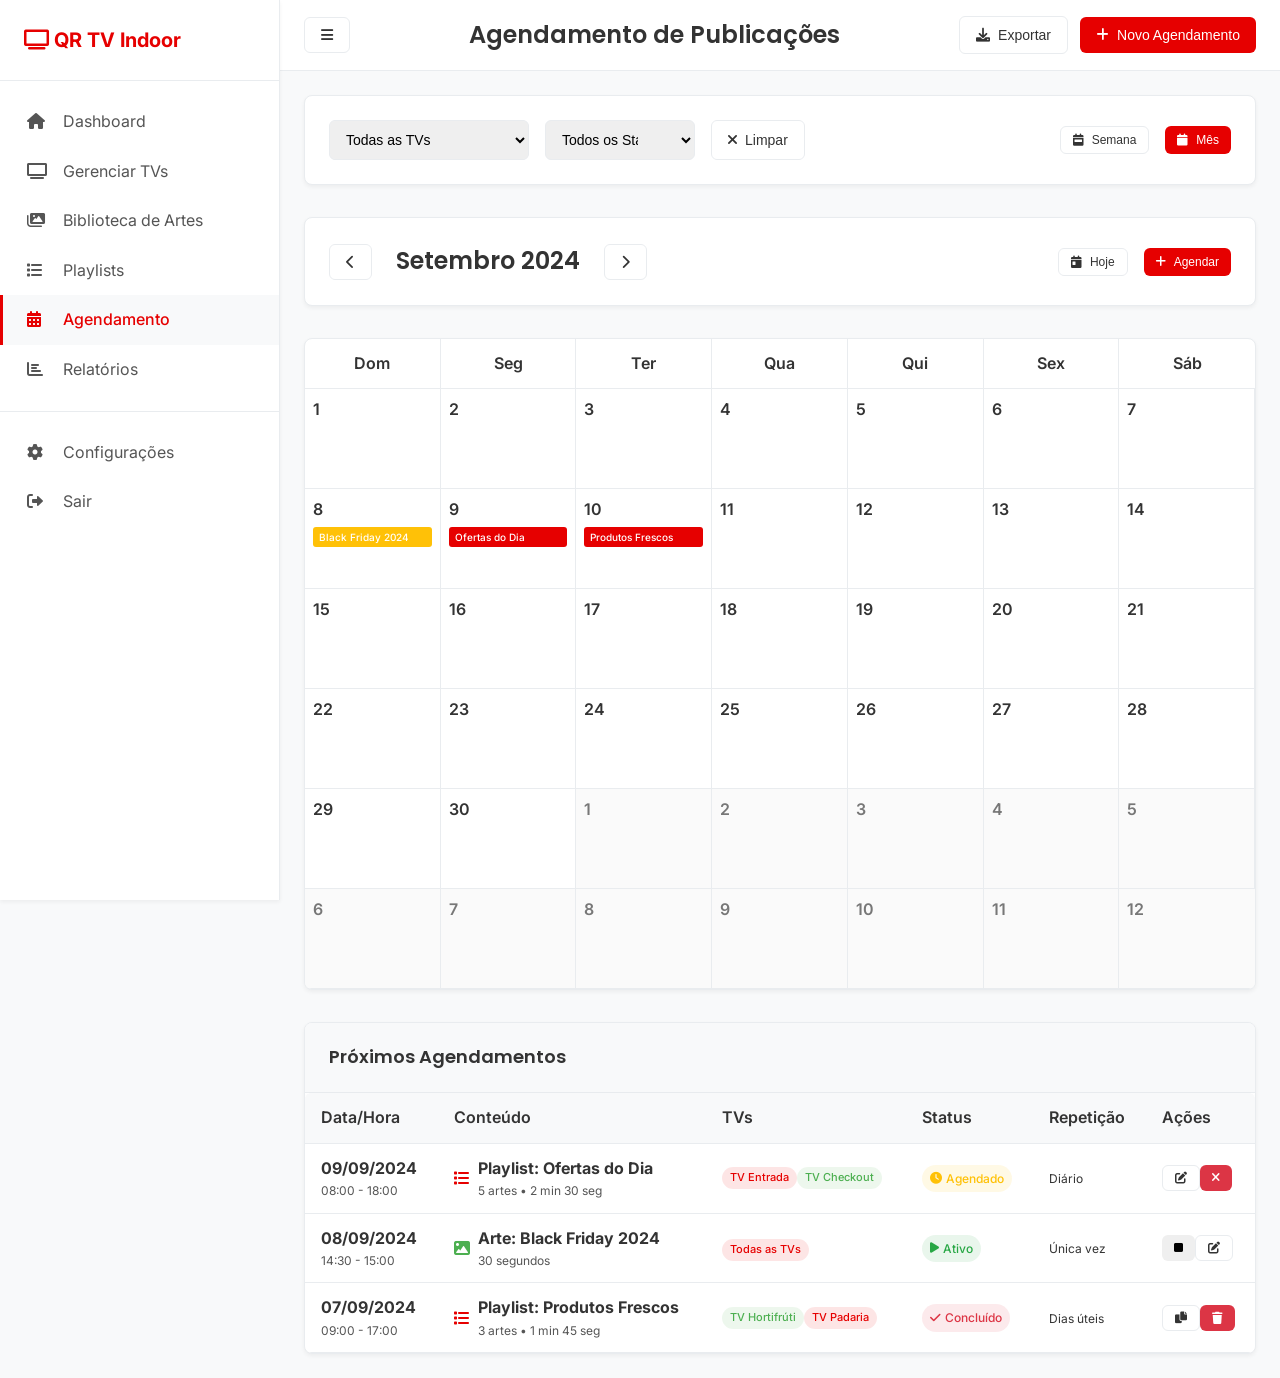
==== agendamento.html @ 01ef9a04 "Version 1: Save current changes" ====
<!DOCTYPE html>
<html lang="pt-BR">
<head>
    <meta charset="UTF-8">
    <meta name="viewport" content="width=device-width, initial-scale=1.0">
    <title>QR TV Indoor - Agendamento</title>
    <link rel="stylesheet" href="css/style.css">
    <link rel="stylesheet" href="css/modal.css">
    <link rel="stylesheet" href="https://cdnjs.cloudflare.com/ajax/libs/font-awesome/6.0.0/css/all.min.css">
    <link href="https://fonts.googleapis.com/css2?family=Inter:wght@300;400;500;600;700&family=Poppins:wght@300;400;500;600;700&display=swap" rel="stylesheet">
</head>
<body>
    <div class="main-layout">
        <!-- Sidebar -->
        <aside class="sidebar">
            <div class="sidebar-header">
                <div class="logo">
                    <i class="fas fa-tv"></i> QR TV Indoor
                </div>
            </div>
            <nav class="sidebar-nav">
                <a href="dashboard.html" class="nav-item">
                    <i class="fas fa-home"></i>
                    Dashboard
                </a>
                <a href="tvs.html" class="nav-item">
                    <i class="fas fa-tv"></i>
                    Gerenciar TVs
                </a>
                <a href="biblioteca.html" class="nav-item">
                    <i class="fas fa-images"></i>
                    Biblioteca de Artes
                </a>
                <a href="playlists-list.html" class="nav-item">
                    <i class="fas fa-list"></i>
                    Playlists
                </a>
                <a href="agendamento.html" class="nav-item active">
                    <i class="fas fa-calendar-alt"></i>
                    Agendamento
                </a>
                <a href="relatorios.html" class="nav-item">
                    <i class="fas fa-chart-bar"></i>
                    Relatórios
                </a>
                <hr style="margin: 16px 0; border: none; border-top: 1px solid var(--border-color);">
                <a href="#" class="nav-item">
                    <i class="fas fa-cog"></i>
                    Configurações
                </a>
                <a href="#" class="nav-item">
                    <i class="fas fa-sign-out-alt"></i>
                    Sair
                </a>
            </nav>
        </aside>

        <!-- Conteúdo Principal -->
        <main class="main-content">
            <!-- Header -->
            <header class="header">
                <h1>Agendamento de Publicações</h1>
                <div class="header-actions">
                    <button class="btn btn-secondary" onclick="exportSchedule()">
                        <i class="fas fa-download"></i>
                        Exportar
                    </button>
                    <button class="btn btn-primary" onclick="openScheduleModal()">
                        <i class="fas fa-plus"></i>
                        Novo Agendamento
                    </button>
                </div>
            </header>

            <!-- Filtros e Controles -->
            <div class="card mb-4">
                <div class="card-body">
                    <div class="d-flex justify-content-between align-items-center">
                        <div class="d-flex gap-2">
                            <select class="form-control form-select" id="tvFilter" style="width: 200px;">
                                <option value="">Todas as TVs</option>
                                <option value="tv001">TV Entrada Principal</option>
                                <option value="tv002">TV Hortifrúti</option>
                                <option value="tv003">TV Padaria</option>
                                <option value="tv004">TV Açougue</option>
                                <option value="tv005">TV Checkout</option>
                            </select>
                            <select class="form-control form-select" id="statusFilter" style="width: 150px;">
                                <option value="">Todos os Status</option>
                                <option value="agendado">Agendado</option>
                                <option value="ativo">Ativo</option>
                                <option value="concluido">Concluído</option>
                                <option value="cancelado">Cancelado</option>
                            </select>
                            <button class="btn btn-secondary" onclick="clearFilters()">
                                <i class="fas fa-times"></i>
                                Limpar
                            </button>
                        </div>
                        <div class="d-flex gap-2">
                            <button class="btn btn-secondary btn-sm" onclick="changeView('week')" id="weekViewBtn">
                                <i class="fas fa-calendar-week"></i>
                                Semana
                            </button>
                            <button class="btn btn-primary btn-sm" onclick="changeView('month')" id="monthViewBtn">
                                <i class="fas fa-calendar"></i>
                                Mês
                            </button>
                        </div>
                    </div>
                </div>
            </div>

            <!-- Navegação do Calendário -->
            <div class="card mb-4">
                <div class="card-body">
                    <div class="d-flex justify-content-between align-items-center">
                        <div class="d-flex gap-2 align-items-center">
                            <button class="btn btn-secondary" onclick="previousPeriod()">
                                <i class="fas fa-chevron-left"></i>
                            </button>
                            <h2 id="currentPeriod" style="margin: 0; min-width: 200px; text-align: center;">Setembro 2024</h2>
                            <button class="btn btn-secondary" onclick="nextPeriod()">
                                <i class="fas fa-chevron-right"></i>
                            </button>
                        </div>
                        <div class="d-flex gap-2">
                            <button class="btn btn-secondary btn-sm" onclick="goToToday()">
                                <i class="fas fa-calendar-day"></i>
                                Hoje
                            </button>
                            <button class="btn btn-primary btn-sm" onclick="openScheduleModal()">
                                <i class="fas fa-plus"></i>
                                Agendar
                            </button>
                        </div>
                    </div>
                </div>
            </div>

            <!-- Calendário -->
            <div class="card">
                <div class="card-body" style="padding: 0;">
                    <div id="calendar" class="calendar-container">
                        <!-- Cabeçalho dos dias da semana -->
                        <div class="calendar-header">
                            <div class="calendar-day-header">Dom</div>
                            <div class="calendar-day-header">Seg</div>
                            <div class="calendar-day-header">Ter</div>
                            <div class="calendar-day-header">Qua</div>
                            <div class="calendar-day-header">Qui</div>
                            <div class="calendar-day-header">Sex</div>
                            <div class="calendar-day-header">Sáb</div>
                        </div>
                        
                        <!-- Dias do calendário -->
                        <div class="calendar-grid" id="calendarGrid">
                            <!-- Os dias serão gerados dinamicamente -->
                        </div>
                    </div>
                </div>
            </div>

            <!-- Lista de Agendamentos -->
            <div class="card mt-4">
                <div class="card-header">
                    <h3 class="card-title">Próximos Agendamentos</h3>
                </div>
                <div class="card-body" style="padding: 0;">
                    <table class="table">
                        <thead>
                            <tr>
                                <th>Data/Hora</th>
                                <th>Conteúdo</th>
                                <th>TVs</th>
                                <th>Status</th>
                                <th>Repetição</th>
                                <th>Ações</th>
                            </tr>
                        </thead>
                        <tbody>
                            <tr>
                                <td>
                                    <div>
                                        <strong>09/09/2024</strong>
                                        <div class="text-small text-muted">08:00 - 18:00</div>
                                    </div>
                                </td>
                                <td>
                                    <div class="d-flex align-items-center">
                                        <i class="fas fa-list" style="color: var(--primary-color); margin-right: 8px;"></i>
                                        <div>
                                            <strong>Playlist: Ofertas do Dia</strong>
                                            <div class="text-small text-muted">5 artes • 2 min 30 seg</div>
                                        </div>
                                    </div>
                                </td>
                                <td>
                                    <div class="d-flex gap-1">
                                        <span class="badge badge-primary">TV Entrada</span>
                                        <span class="badge badge-success">TV Checkout</span>
                                    </div>
                                </td>
                                <td>
                                    <span class="status status-pending">
                                        <i class="fas fa-clock"></i>
                                        Agendado
                                    </span>
                                </td>
                                <td>
                                    <span class="text-small">Diário</span>
                                </td>
                                <td>
                                    <div class="d-flex gap-1">
                                        <button class="btn btn-secondary btn-sm" onclick="editSchedule('sch1')">
                                            <i class="fas fa-edit"></i>
                                        </button>
                                        <button class="btn btn-danger btn-sm" onclick="cancelSchedule('sch1')">
                                            <i class="fas fa-times"></i>
                                        </button>
                                    </div>
                                </td>
                            </tr>
                            <tr>
                                <td>
                                    <div>
                                        <strong>08/09/2024</strong>
                                        <div class="text-small text-muted">14:30 - 15:00</div>
                                    </div>
                                </td>
                                <td>
                                    <div class="d-flex align-items-center">
                                        <i class="fas fa-image" style="color: var(--accent-color); margin-right: 8px;"></i>
                                        <div>
                                            <strong>Arte: Black Friday 2024</strong>
                                            <div class="text-small text-muted">30 segundos</div>
                                        </div>
                                    </div>
                                </td>
                                <td>
                                    <span class="badge badge-primary">Todas as TVs</span>
                                </td>
                                <td>
                                    <span class="status status-online">
                                        <i class="fas fa-play"></i>
                                        Ativo
                                    </span>
                                </td>
                                <td>
                                    <span class="text-small">Única vez</span>
                                </td>
                                <td>
                                    <div class="d-flex gap-1">
                                        <button class="btn btn-warning btn-sm" onclick="stopSchedule('sch2')">
                                            <i class="fas fa-stop"></i>
                                        </button>
                                        <button class="btn btn-secondary btn-sm" onclick="editSchedule('sch2')">
                                            <i class="fas fa-edit"></i>
                                        </button>
                                    </div>
                                </td>
                            </tr>
                            <tr>
                                <td>
                                    <div>
                                        <strong>07/09/2024</strong>
                                        <div class="text-small text-muted">09:00 - 17:00</div>
                                    </div>
                                </td>
                                <td>
                                    <div class="d-flex align-items-center">
                                        <i class="fas fa-list" style="color: var(--primary-color); margin-right: 8px;"></i>
                                        <div>
                                            <strong>Playlist: Produtos Frescos</strong>
                                            <div class="text-small text-muted">3 artes • 1 min 45 seg</div>
                                        </div>
                                    </div>
                                </td>
                                <td>
                                    <div class="d-flex gap-1">
                                        <span class="badge badge-success">TV Hortifrúti</span>
                                        <span class="badge badge-primary">TV Padaria</span>
                                    </div>
                                </td>
                                <td>
                                    <span class="status status-offline">
                                        <i class="fas fa-check"></i>
                                        Concluído
                                    </span>
                                </td>
                                <td>
                                    <span class="text-small">Dias úteis</span>
                                </td>
                                <td>
                                    <div class="d-flex gap-1">
                                        <button class="btn btn-secondary btn-sm" onclick="duplicateSchedule('sch3')">
                                            <i class="fas fa-copy"></i>
                                        </button>
                                        <button class="btn btn-danger btn-sm" onclick="deleteSchedule('sch3')">
                                            <i class="fas fa-trash"></i>
                                        </button>
                                    </div>
                                </td>
                            </tr>
                        </tbody>
                    </table>
                </div>
            </div>
        </main>
    </div>

    <!-- Modal de Agendamento -->
    <div id="scheduleModal" class="modal" style="display: none;">
        <div class="modal-content" style="max-width: 700px;">
            <div class="modal-header">
                <h2 id="scheduleModalTitle">Novo Agendamento</h2>
                <button class="btn btn-secondary btn-sm" onclick="closeScheduleModal()">
                    <i class="fas fa-times"></i>
                </button>
            </div>
            <div class="modal-body">
                <form id="scheduleForm">
                    <!-- Tipo de Conteúdo -->
                    <div class="form-group">
                        <label class="form-label">Tipo de Conteúdo *</label>
                        <div class="d-flex gap-2">
                            <label class="radio-option">
                                <input type="radio" name="contentType" value="playlist" checked onchange="toggleContentType()">
                                <span>Playlist</span>
                            </label>
                            <label class="radio-option">
                                <input type="radio" name="contentType" value="art" onchange="toggleContentType()">
                                <span>Arte Individual</span>
                            </label>
                        </div>
                    </div>

                    <!-- Seleção de Conteúdo -->
                    <div class="grid grid-2 gap-2">
                        <div class="form-group" id="playlistSelection">
                            <label class="form-label">Playlist *</label>
                            <select class="form-control form-select" id="selectedPlaylist">
                                <option value="">Selecione uma playlist</option>
                                <option value="playlist1">Ofertas do Dia</option>
                                <option value="playlist2">Black Friday</option>
                                <option value="playlist3">Produtos Frescos</option>
                                <option value="playlist4">Institucional</option>
                            </select>
                        </div>
                        <div class="form-group" id="artSelection" style="display: none;">
                            <label class="form-label">Arte *</label>
                            <select class="form-control form-select" id="selectedArt">
                                <option value="">Selecione uma arte</option>
                                <option value="art1">Promoção Frutas Vermelhas</option>
                                <option value="art2">Black Friday 2024</option>
                                <option value="art3">Mensagem de Boas-vindas</option>
                                <option value="art4">Padaria - Pães Frescos</option>
                            </select>
                        </div>
                        <div class="form-group">
                            <label class="form-label">TVs de Destino *</label>
                            <select class="form-control form-select" id="targetTVs" multiple>
                                <option value="all">Todas as TVs</option>
                                <option value="tv001">TV Entrada Principal</option>
                                <option value="tv002">TV Hortifrúti</option>
                                <option value="tv003">TV Padaria</option>
                                <option value="tv004">TV Açougue</option>
                                <option value="tv005">TV Checkout</option>
                            </select>
                            <small class="text-muted">Segure Ctrl para selecionar múltiplas TVs</small>
                        </div>
                    </div>

                    <!-- Data e Hora -->
                    <div class="grid grid-2 gap-2">
                        <div class="form-group">
                            <label class="form-label">Data de Início *</label>
                            <input type="date" class="form-control" id="startDate" required>
                        </div>
                        <div class="form-group">
                            <label class="form-label">Data de Fim</label>
                            <input type="date" class="form-control" id="endDate">
                        </div>
                    </div>

                    <div class="grid grid-2 gap-2">
                        <div class="form-group">
                            <label class="form-label">Hora de Início *</label>
                            <input type="time" class="form-control" id="startTime" required>
                        </div>
                        <div class="form-group">
                            <label class="form-label">Hora de Fim</label>
                            <input type="time" class="form-control" id="endTime">
                        </div>
                    </div>

                    <!-- Repetição -->
                    <div class="form-group">
                        <label class="form-label">Repetição</label>
                        <select class="form-control form-select" id="repeatType" onchange="toggleRepeatOptions()">
                            <option value="none">Não repetir</option>
                            <option value="daily">Diariamente</option>
                            <option value="weekdays">Dias úteis</option>
                            <option value="weekly">Semanalmente</option>
                            <option value="monthly">Mensalmente</option>
                            <option value="custom">Personalizado</option>
                        </select>
                    </div>

                    <!-- Opções de Repetição Personalizada -->
                    <div id="customRepeatOptions" class="form-group" style="display: none;">
                        <label class="form-label">Dias da Semana</label>
                        <div class="d-flex gap-2">
                            <label class="checkbox-option">
                                <input type="checkbox" name="repeatDays" value="0">
                                <span>Dom</span>
                            </label>
                            <label class="checkbox-option">
                                <input type="checkbox" name="repeatDays" value="1">
                                <span>Seg</span>
                            </label>
                            <label class="checkbox-option">
                                <input type="checkbox" name="repeatDays" value="2">
                                <span>Ter</span>
                            </label>
                            <label class="checkbox-option">
                                <input type="checkbox" name="repeatDays" value="3">
                                <span>Qua</span>
                            </label>
                            <label class="checkbox-option">
                                <input type="checkbox" name="repeatDays" value="4">
                                <span>Qui</span>
                            </label>
                            <label class="checkbox-option">
                                <input type="checkbox" name="repeatDays" value="5">
                                <span>Sex</span>
                            </label>
                            <label class="checkbox-option">
                                <input type="checkbox" name="repeatDays" value="6">
                                <span>Sáb</span>
                            </label>
                        </div>
                    </div>

                    <!-- Configurações Avançadas -->
                    <div class="card">
                        <div class="card-header">
                            <h4 class="card-title">Configurações Avançadas</h4>
                        </div>
                        <div class="card-body">
                            <div class="grid grid-2 gap-2">
                                <div class="form-group">
                                    <label class="form-label">
                                        <input type="checkbox" id="autoStart">
                                        Iniciar automaticamente
                                    </label>
                                </div>
                                <div class="form-group">
                                    <label class="form-label">
                                        <input type="checkbox" id="sendNotification">
                                        Enviar notificação
                                    </label>
                                </div>
                            </div>
                            <div class="form-group">
                                <label class="form-label">Observações</label>
                                <textarea class="form-control" id="scheduleNotes" rows="3" placeholder="Observações sobre este agendamento..."></textarea>
                            </div>
                        </div>
                    </div>
                </form>
            </div>
            <div class="modal-footer">
                <button type="button" class="btn btn-secondary" onclick="closeScheduleModal()">Cancelar</button>
                <button type="button" class="btn btn-primary" onclick="previewSchedule()">
                    <i class="fas fa-eye"></i>
                    Visualizar
                </button>
                <button type="submit" class="btn btn-success" form="scheduleForm">
                    <i class="fas fa-save"></i>
                    Salvar Agendamento
                </button>
            </div>
        </div>
    </div>

    <style>
        /* Estilos específicos para agendamento */
        .calendar-container {
            width: 100%;
        }

        .calendar-header {
            display: grid;
            grid-template-columns: repeat(7, 1fr);
            background: var(--secondary-color);
            border-bottom: 1px solid var(--border-color);
        }

        .calendar-day-header {
            padding: 12px;
            text-align: center;
            font-weight: 600;
            color: var(--text-primary);
            border-right: 1px solid var(--border-color);
        }

        .calendar-day-header:last-child {
            border-right: none;
        }

        .calendar-grid {
            display: grid;
            grid-template-columns: repeat(7, 1fr);
            min-height: 400px;
        }

        .calendar-day {
            min-height: 100px;
            border-right: 1px solid var(--border-color);
            border-bottom: 1px solid var(--border-color);
            padding: 8px;
            position: relative;
            cursor: pointer;
            transition: background-color 0.2s;
        }

        .calendar-day:hover {
            background-color: var(--secondary-color);
        }

        .calendar-day:last-child {
            border-right: none;
        }

        .calendar-day.other-month {
            background-color: #fafafa;
            color: var(--text-light);
        }

        .calendar-day.today {
            background-color: rgba(99, 102, 241, 0.1);
            border: 2px solid var(--primary-color);
        }

        .calendar-day.selected {
            background-color: rgba(99, 102, 241, 0.2);
        }

        .day-number {
            font-weight: 600;
            margin-bottom: 4px;
        }

        .day-events {
            display: flex;
            flex-direction: column;
            gap: 2px;
        }

        .event-item {
            background: var(--primary-color);
            color: white;
            padding: 2px 6px;
            border-radius: 3px;
            font-size: 10px;
            font-weight: 500;
            cursor: pointer;
            overflow: hidden;
            text-overflow: ellipsis;
            white-space: nowrap;
        }

        .event-item.playlist {
            background: var(--primary-color);
        }

        .event-item.art {
            background: var(--accent-color);
        }

        .event-item.active {
            background: var(--warning-color);
        }

        .event-item.completed {
            background: var(--text-light);
        }

        /* Estilos para formulário */
        .radio-option,
        .checkbox-option {
            display: flex;
            align-items: center;
            gap: 6px;
            padding: 8px 12px;
            border: 1px solid var(--border-color);
            border-radius: var(--border-radius);
            cursor: pointer;
            transition: all 0.2s;
        }

        .radio-option:hover,
        .checkbox-option:hover {
            background-color: var(--secondary-color);
        }

        .radio-option input,
        .checkbox-option input {
            margin: 0;
        }

        @media (max-width: 768px) {
            .calendar-day {
                min-height: 80px;
                padding: 4px;
            }
            
            .day-events {
                gap: 1px;
            }
            
            .event-item {
                font-size: 9px;
                padding: 1px 4px;
            }
            
            .grid-2 {
                grid-template-columns: 1fr;
            }
        }
    </style>

    <script>
        // Variáveis globais
        let currentDate = new Date(2024, 8, 1); // Setembro 2024
        let currentView = 'month';
        let selectedDate = null;

        // Dados de exemplo para agendamentos
        const scheduleData = {
            '2024-09-08': [
                { id: 'sch2', type: 'art', name: 'Black Friday 2024', time: '14:30', status: 'active' }
            ],
            '2024-09-09': [
                { id: 'sch1', type: 'playlist', name: 'Ofertas do Dia', time: '08:00', status: 'scheduled' }
            ],
            '2024-09-10': [
                { id: 'sch4', type: 'playlist', name: 'Produtos Frescos', time: '09:00', status: 'scheduled' }
            ]
        };

        // Inicialização
        document.addEventListener('DOMContentLoaded', function() {
            generateCalendar();
            setDefaultDate();
            setupFilters();
        });

        // Configurar data padrão
        function setDefaultDate() {
            const today = new Date();
            const tomorrow = new Date(today);
            tomorrow.setDate(tomorrow.getDate() + 1);
            
            document.getElementById('startDate').value = tomorrow.toISOString().split('T')[0];
            document.getElementById('startTime').value = '08:00';
            document.getElementById('endTime').value = '18:00';
        }

        // Configurar filtros
        function setupFilters() {
            const filters = ['tvFilter', 'statusFilter'];
            filters.forEach(filterId => {
                const element = document.getElementById(filterId);
                element.addEventListener('change', applyFilters);
            });
        }

        // Gerar calendário
        function generateCalendar() {
            const year = currentDate.getFullYear();
            const month = currentDate.getMonth();
            
            // Atualizar título
            const monthNames = [
                'Janeiro', 'Fevereiro', 'Março', 'Abril', 'Maio', 'Junho',
                'Julho', 'Agosto', 'Setembro', 'Outubro', 'Novembro', 'Dezembro'
            ];
            document.getElementById('currentPeriod').textContent = `${monthNames[month]} ${year}`;

            // Gerar dias
            const firstDay = new Date(year, month, 1);
            const lastDay = new Date(year, month + 1, 0);
            const startDate = new Date(firstDay);
            startDate.setDate(startDate.getDate() - firstDay.getDay());

            const calendarGrid = document.getElementById('calendarGrid');
            calendarGrid.innerHTML = '';

            const today = new Date();
            
            for (let i = 0; i < 42; i++) {
                const currentDay = new Date(startDate);
                currentDay.setDate(startDate.getDate() + i);
                
                const dayElement = document.createElement('div');
                dayElement.className = 'calendar-day';
                
                if (currentDay.getMonth() !== month) {
                    dayElement.classList.add('other-month');
                }
                
                if (currentDay.toDateString() === today.toDateString()) {
                    dayElement.classList.add('today');
                }
                
                const dateString = currentDay.toISOString().split('T')[0];
                const events = scheduleData[dateString] || [];
                
                dayElement.innerHTML = `
                    <div class="day-number">${currentDay.getDate()}</div>
                    <div class="day-events">
                        ${events.map(event => `
                            <div class="event-item ${event.type} ${event.status}" 
                                 onclick="viewEventDetails('${event.id}')" 
                                 title="${event.name} - ${event.time}">
                                ${event.name}
                            </div>
                        `).join('')}
                    </div>
                `;
                
                dayElement.addEventListener('click', () => selectDate(currentDay));
                calendarGrid.appendChild(dayElement);
            }
        }

        // Selecionar data
        function selectDate(date) {
            selectedDate = date;
            
            // Remover seleção anterior
            document.querySelectorAll('.calendar-day.selected').forEach(day => {
                day.classList.remove('selected');
            });
            
            // Adicionar seleção atual
            event.currentTarget.classList.add('selected');
            
            // Abrir modal de agendamento
            openScheduleModal(date);
        }

        // Navegar períodos
        function previousPeriod() {
            currentDate.setMonth(currentDate.getMonth() - 1);
            generateCalendar();
        }

        function nextPeriod() {
            currentDate.setMonth(currentDate.getMonth() + 1);
            generateCalendar();
        }

        function goToToday() {
            currentDate = new Date();
            generateCalendar();
        }

        // Mudar visualização
        function changeView(view) {
            currentView = view;
            
            // Atualizar botões
            document.getElementById('weekViewBtn').className = view === 'week' ? 'btn btn-primary btn-sm' : 'btn btn-secondary btn-sm';
            document.getElementById('monthViewBtn').className = view === 'month' ? 'btn btn-primary btn-sm' : 'btn btn-secondary btn-sm';
            
            // Implementar lógica de visualização semanal se necessário
            if (view === 'week') {
                alert('Visualização semanal será implementada em breve!');
            }
        }

        // Aplicar filtros
        function applyFilters() {
            const tvFilter = document.getElementById('tvFilter').value;
            const statusFilter = document.getElementById('statusFilter').value;
            
            // Implementar lógica de filtros
            console.log('Aplicando filtros:', { tvFilter, statusFilter });
        }

        // Limpar filtros
        function clearFilters() {
            document.getElementById('tvFilter').value = '';
            document.getElementById('statusFilter').value = '';
            applyFilters();
        }

        // Modal de agendamento
        function openScheduleModal(date = null) {
            const modal = document.getElementById('scheduleModal');
            
            if (date) {
                document.getElementById('startDate').value = date.toISOString().split('T')[0];
            }
            
            modal.style.display = 'flex';
        }

        function closeScheduleModal() {
            document.getElementById('scheduleModal').style.display = 'none';
        }

        // Alternar tipo de conteúdo
        function toggleContentType() {
            const contentType = document.querySelector('input[name="contentType"]:checked').value;
            const playlistSelection = document.getElementById('playlistSelection');
            const artSelection = document.getElementById('artSelection');
            
            if (contentType === 'playlist') {
                playlistSelection.style.display = 'block';
                artSelection.style.display = 'none';
            } else {
                playlistSelection.style.display = 'none';
                artSelection.style.display = 'block';
            }
        }

        // Alternar opções de repetição
        function toggleRepeatOptions() {
            const repeatType = document.getElementById('repeatType').value;
            const customOptions = document.getElementById('customRepeatOptions');
            
            customOptions.style.display = repeatType === 'custom' ? 'block' : 'none';
        }

        // Visualizar agendamento
        function previewSchedule() {
            const formData = new FormData(document.getElementById('scheduleForm'));
            const scheduleData = Object.fromEntries(formData);
            
            console.log('Preview do agendamento:', scheduleData);
            alert('Preview do agendamento será exibido aqui!');
        }

        // Ações de agendamento
        function editSchedule(scheduleId) {
            console.log('Editando agendamento:', scheduleId);
            openScheduleModal();
        }

        function cancelSchedule(scheduleId) {
            if (confirm('Deseja cancelar este agendamento?')) {
                console.log('Cancelando agendamento:', scheduleId);
                alert('Agendamento cancelado!');
            }
        }

        function stopSchedule(scheduleId) {
            if (confirm('Deseja parar este agendamento ativo?')) {
                console.log('Parando agendamento:', scheduleId);
                alert('Agendamento parado!');
            }
        }

        function duplicateSchedule(scheduleId) {
            console.log('Duplicando agendamento:', scheduleId);
            openScheduleModal();
        }

        function deleteSchedule(scheduleId) {
            if (confirm('Deseja excluir este agendamento? Esta ação não pode ser desfeita.')) {
                console.log('Excluindo agendamento:', scheduleId);
                alert('Agendamento excluído!');
            }
        }

        function viewEventDetails(eventId) {
            console.log('Visualizando detalhes do evento:', eventId);
            alert('Detalhes do evento serão exibidos aqui!');
        }

        function exportSchedule() {
            alert('Exportando agendamentos...');
        }

        // Submissão do formulário
        document.getElementById('scheduleForm').addEventListener('submit', function(e) {
            e.preventDefault();
            
            const formData = new FormData(this);
            const scheduleData = Object.fromEntries(formData);
            
            console.log('Salvando agendamento:', scheduleData);
            alert('Agendamento salvo com sucesso!');
            closeScheduleModal();
            generateCalendar(); // Atualizar calendário
        });

        // Fechar modal ao clicar fora
        document.getElementById('scheduleModal').addEventListener('click', function(e) {
            if (e.target === this) {
                closeScheduleModal();
            }
        });
    </script>
    <script src="js/main.js"></script>
</body>
</html>
---- css/style.css ----
/* QR TV Indoor - Estilos Principais */
/* Baseado no design do QRMidia */

:root {
    /* Cores primárias */
    --primary-color: #e60000; /* QRMidia Primary */
    --primary-dark: #c50000; /* QRMidia Primary Dark */
    --primary-light: #ff3333; /* QRMidia Primary Light */

    /* Cores de fundo */
    --bg-light: #ffffff; /* QRMidia bg-light */
    --bg-light-alt: #f8f9fa; /* QRMidia bg-light-alt */
    --bg-card: #ffffff; /* QRMidia bg-card */

    /* Cores de texto */
    --text-primary: #333333; /* QRMidia text-dark */
    --text-secondary: #555555; /* QRMidia text-medium */
    --text-light: #777777; /* QRMidia text-light */

    /* Cores de destaque */
    --accent-color: #4CAF50; /* QRMidia accent-1 */

    /* Cores de estado */
    --success-color: #28a745; /* QRMidia success */
    --warning-color: #ffc107; /* QRMidia warning */
    --danger-color: #dc3545; /* QRMidia danger */
    --info-color: #17a2b8; /* QRMidia info */

    /* Cores de borda */
    --border-color: #e9ecef; /* QRMidia border-light */
    --border-medium: #dee2e6; /* QRMidia border-medium */

    /* Sombras */
    --shadow-sm: 0 2px 4px rgba(0, 0, 0, 0.05);
    --shadow-md: 0 4px 6px rgba(0, 0, 0, 0.07);
    --shadow-lg: 0 10px 15px rgba(0, 0, 0, 0.1);

    /* Outros */
    --white: #ffffff;
    --border-radius: 0.375rem; /* Ajustado para QRMidia */
    --border-radius-lg: 0.5rem; /* Ajustado para QRMidia */
}

* {
    margin: 0;
    padding: 0;
    box-sizing: border-box;
}

body {
    font-family: 'Inter', sans-serif; /* Mantido Inter, mas Poppins para títulos */
    background-color: var(--bg-light-alt);
    color: var(--text-primary);
    line-height: 1.6;
}

h1, h2, h3, h4, h5, h6 {
    font-family: 'Poppins', sans-serif;
    font-weight: 600;
    color: var(--text-primary);
}

/* Layout Principal */
.main-layout {
    display: flex;
    min-height: 100vh;
}

.sidebar {
    width: 280px;
    background: var(--bg-light);
    border-right: 1px solid var(--border-color);
    box-shadow: var(--shadow-sm);
    position: fixed;
    height: 100vh;
    overflow-y: auto;
}

.main-content {
    flex: 1;
    margin-left: 280px;
    padding: 24px;
}

/* Header */
.header {
    background: var(--bg-light);
    padding: 16px 24px;
    border-bottom: 1px solid var(--border-color);
    display: flex;
    justify-content: space-between;
    align-items: center;
    margin: -24px -24px 24px -24px;
}

.header h1 {
    font-size: 24px;
    font-weight: 600;
    color: var(--text-primary);
}

.header-actions {
    display: flex;
    gap: 12px;
    align-items: center;
}

/* Sidebar */
.sidebar-header {
    padding: 24px;
    border-bottom: 1px solid var(--border-color);
}

.logo {
    font-size: 20px;
    font-weight: 700;
    color: var(--primary-color);
}

.sidebar-nav {
    padding: 16px 0;
}

.nav-item {
    display: block;
    padding: 12px 24px;
    color: var(--text-secondary);
    text-decoration: none;
    transition: all 0.2s;
    border-left: 3px solid transparent;
}

.nav-item:hover {
    background-color: var(--bg-light-alt);
    color: var(--primary-color);
}

.nav-item.active {
    background-color: var(--bg-light-alt);
    color: var(--primary-color);
    border-left-color: var(--primary-color);
    font-weight: 500;
}

.nav-item i {
    margin-right: 12px;
    width: 20px;
}

/* Botões */
.btn {
    display: inline-flex;
    align-items: center;
    justify-content: center;
    padding: 10px 16px;
    border: none;
    border-radius: var(--border-radius);
    font-size: 14px;
    font-weight: 500;
    text-decoration: none;
    cursor: pointer;
    transition: all 0.2s;
    gap: 8px;
}

.btn-primary {
    background-color: var(--primary-color);
    color: var(--white);
}

.btn-primary:hover {
    background-color: var(--primary-dark);
}

.btn-secondary {
    background-color: var(--white);
    color: var(--text-primary);
    border: 1px solid var(--border-color);
}

.btn-secondary:hover {
    background-color: var(--bg-light-alt);
}

.btn-success {
    background-color: var(--success-color);
    color: var(--white);
}

.btn-danger {
    background-color: var(--danger-color);
    color: var(--white);
}

.btn-sm {
    padding: 6px 12px;
    font-size: 12px;
}

.btn-lg {
    padding: 14px 20px;
    font-size: 16px;
}

/* Cards */
.card {
    background: var(--bg-card);
    border-radius: var(--border-radius-lg);
    box-shadow: var(--shadow-sm);
    border: 1px solid var(--border-color);
    overflow: hidden;
}

.card-header {
    padding: 20px 24px;
    border-bottom: 1px solid var(--border-color);
    background-color: var(--bg-light-alt);
}

.card-title {
    font-size: 18px;
    font-weight: 600;
    color: var(--text-primary);
}

.card-body {
    padding: 24px;
}

.card-footer {
    padding: 16px 24px;
    border-top: 1px solid var(--border-color);
    background-color: var(--bg-light-alt);
}

/* Grid */
.grid {
    display: grid;
    gap: 24px;
}

.grid-2 {
    grid-template-columns: repeat(2, 1fr);
}

.grid-3 {
    grid-template-columns: repeat(3, 1fr);
}

.grid-4 {
    grid-template-columns: repeat(4, 1fr);
}

/* Formulários */
.form-group {
    margin-bottom: 20px;
}

.form-label {
    display: block;
    margin-bottom: 6px;
    font-weight: 500;
    color: var(--text-primary);
}

.form-control {
    width: 100%;
    padding: 10px 12px;
    border: 1px solid var(--border-color);
    border-radius: var(--border-radius);
    font-size: 14px;
    transition: border-color 0.2s;
}

.form-control:focus {
    outline: none;
    border-color: var(--primary-color);
    box-shadow: 0 0 0 3px rgba(230, 0, 0, 0.15); /* Ajustado para QRMidia Primary */
}

.form-select {
    background-image: url("data:image/svg+xml,%3csvg xmlns=\'http://www.w3.org/2000/svg\' fill=\'none\' viewBox=\'0 0 20 20\'%3e%3cpath stroke=\'%236b7280\' stroke-linecap=\'round\' stroke-linejoin=\'round\' stroke-width=\'1.5\' d=\'m6 8 4 4 4-4\'%3e%3c/svg%3e");
    background-position: right 8px center;
    background-repeat: no-repeat;
    background-size: 16px 12px;
    padding-right: 40px;
}

/* Tabelas */
.table {
    width: 100%;
    border-collapse: collapse;
    background: var(--bg-light);
    border-radius: var(--border-radius);
    overflow: hidden;
    box-shadow: var(--shadow-sm);
}

.table th,
.table td {
    padding: 12px 16px;
    text-align: left;
    border-bottom: 1px solid var(--border-color);
}

.table th {
    background-color: var(--bg-light-alt);
    font-weight: 600;
    color: var(--text-primary);
}

.table tbody tr:hover {
    background-color: var(--bg-light-alt);
}

/* Status */
.status {
    display: inline-flex;
    align-items: center;
    padding: 4px 8px;
    border-radius: 20px;
    font-size: 12px;
    font-weight: 500;
    gap: 4px;
}

.status-online {
    background-color: rgba(40, 167, 69, 0.1); /* QRMidia success */
    color: var(--success-color);
}

.status-offline {
    background-color: rgba(220, 53, 69, 0.1); /* QRMidia danger */
    color: var(--danger-color);
}

.status-pending {
    background-color: rgba(255, 193, 7, 0.1); /* QRMidia warning */
    color: var(--warning-color);
}

/* Badges */
.badge {
    display: inline-flex;
    align-items: center;
    padding: 2px 8px;
    border-radius: 12px;
    font-size: 11px;
    font-weight: 500;
}

.badge-primary {
    background-color: rgba(230, 0, 0, 0.1); /* QRMidia Primary */
    color: var(--primary-color);
}

.badge-success {
    background-color: rgba(76, 175, 80, 0.1); /* QRMidia accent-1 */
    color: var(--accent-color);
}

/* Alertas */
.alert {
    padding: 12px 16px;
    border-radius: var(--border-radius);
    margin-bottom: 16px;
}

.alert-info {
    background-color: rgba(23, 162, 184, 0.1); /* QRMidia info */
    border: 1px solid rgba(23, 162, 184, 0.2);
    color: #17a2b8;
}

.alert-success {
    background-color: rgba(40, 167, 69, 0.1); /* QRMidia success */
    border: 1px solid rgba(40, 167, 69, 0.2);
    color: #28a745;
}

.alert-warning {
    background-color: rgba(255, 193, 7, 0.1); /* QRMidia warning */
    border: 1px solid rgba(255, 193, 7, 0.2);
    color: #ffc107;
}

.alert-danger {
    background-color: rgba(220, 53, 69, 0.1); /* QRMidia danger */
    border: 1px solid rgba(220, 53, 69, 0.2);
    color: #dc3545;
}

/* Utilitários */
.text-center { text-align: center; }
.text-right { text-align: right; }
.text-muted { color: var(--text-secondary); }
.text-small { font-size: 12px; }

.mb-0 { margin-bottom: 0; }
.mb-1 { margin-bottom: 8px; }
.mb-2 { margin-bottom: 16px; }
.mb-3 { margin-bottom: 24px; }
.mb-4 { margin-bottom: 32px; }

.mt-0 { margin-top: 0; }
.mt-1 { margin-top: 8px; }
.mt-2 { margin-top: 16px; }
.mt-3 { margin-top: 24px; }
.mt-4 { margin-top: 32px; }

.d-flex { display: flex; }
.align-items-center { align-items: center; }
.justify-content-between { justify-content: space-between; }
.gap-2 { gap: 16px; }

/* Responsividade */
@media (max-width: 768px) {
    .sidebar {
        transform: translateX(-100%);
        transition: transform 0.3s;
    }
    
    .sidebar.open {
        transform: translateX(0);
    }
    
    .main-content {
        margin-left: 0;
        padding: 16px;
    }
    
    .header {
        margin: -16px -16px 16px -16px;
        padding: 12px 16px;
    }
    
    .grid-2,
    .grid-3,
    .grid-4 {
        grid-template-columns: 1fr;
    }
}

/* Estilos específicos para agendamento (mantidos e ajustados) */
.calendar-container {
    width: 100%;
}

.calendar-header {
    display: grid;
    grid-template-columns: repeat(7, 1fr);
    background: var(--bg-light-alt);
    border-bottom: 1px solid var(--border-color);
}

.calendar-day-header {
    padding: 12px;
    text-align: center;
    font-weight: 600;
    color: var(--text-primary);
    border-right: 1px solid var(--border-color);
}

.calendar-day-header:last-child {
    border-right: none;
}

.calendar-grid {
    display: grid;
    grid-template-columns: repeat(7, 1fr);
    min-height: 400px;
}

.calendar-day {
    min-height: 100px;
    border-right: 1px solid var(--border-color);
    border-bottom: 1px solid var(--border-color);
    padding: 8px;
    position: relative;
    cursor: pointer;
    transition: background-color 0.2s;
}

.calendar-day:hover {
    background-color: var(--bg-light-alt);
}

.calendar-day.other-month {
    background-color: var(--bg-light);
    color: var(--text-light);
}

.calendar-day.today {
    background-color: rgba(230, 0, 0, 0.1); /* QRMidia Primary */
    border: 2px solid var(--primary-color);
}

.calendar-day.selected {
    background-color: rgba(230, 0, 0, 0.2); /* QRMidia Primary */
}

.day-number {
    font-weight: 600;
    margin-bottom: 4px;
}

.day-events {
    display: flex;
    flex-direction: column;
    gap: 2px;
}

.event-item {
    background: var(--primary-color);
    color: white;
    padding: 2px 6px;
    border-radius: 3px;
    font-size: 10px;
    font-weight: 500;
    cursor: pointer;
    overflow: hidden;
    text-overflow: ellipsis;
    white-space: nowrap;
}

.event-item.playlist {
    background: var(--primary-color);
}

.event-item.art {
    background: var(--accent-color);
}

.event-item.active {
    background: var(--warning-color);
}

.event-item.completed {
    background: var(--text-light);
}

/* Estilos para formulário (mantidos e ajustados) */
.radio-option,
.checkbox-option {
    display: flex;
    align-items: center;
    gap: 6px;
    padding: 8px 12px;
    border: 1px solid var(--border-color);
    border-radius: var(--border-radius);
    cursor: pointer;
    transition: all 0.2s;
}

.radio-option:hover,
.checkbox-option:hover {
    background-color: var(--bg-light-alt);
}

.radio-option input,
.checkbox-option input {
    margin: 0;
}

@media (max-width: 768px) {
    .calendar-day {
        min-height: 80px;
        padding: 4px;
    }
    
    .day-events {
        gap: 1px;
    }
    
    .event-item {
        font-size: 9px;
        padding: 1px 4px;
    }
    
    .grid-2 {
        grid-template-columns: 1fr;
    }
}

/* Estilos específicos para relatórios (mantidos e ajustados) */
.status-card {
    display: flex;
    align-items: center;
    padding: 20px;
    background: var(--bg-card);
    border: 1px solid var(--border-color);
    border-radius: var(--border-radius-lg);
    gap: 16px;
}

.status-icon {
    width: 60px;
    height: 60px;
    border-radius: 50%;
    display: flex;
    align-items: center;
    justify-content: center;
    color: white;
    font-size: 24px;
}

.status-info h4 {
    margin: 0 0 4px 0;
    font-size: 24px;
    font-weight: 700;
}

.status-info p {
    margin: 0 0 8px 0;
    color: var(--text-secondary);
    font-size: 14px;
}

.status-progress {
    display: flex;
    align-items: center;
    gap: 8px;
}

.progress-bar {
    flex: 1;
    height: 6px;
    background: var(--border-color);
    border-radius: 3px;
    overflow: hidden;
}

.progress-fill {
    height: 100%;
    background: var(--accent-color);
    transition: width 0.3s;
}

.status-detail {
    margin-top: 4px;
}

/* Performance indicators */
.performance-indicator {
    display: flex;
    flex-direction: column;
    gap: 4px;
}

.performance-indicator span {
    font-size: 12px;
    font-weight: 500;
}

.performance-indicator.excellent span {
    color: var(--accent-color);
}

.performance-indicator.good span {
    color: var(--primary-color);
}

.performance-indicator.poor span {
    color: var(--danger-color);
}

.performance-bar {
    width: 80px;
    height: 4px;
    background: var(--border-color);
    border-radius: 2px;
    overflow: hidden;
}

.performance-fill {
    height: 100%;
    transition: width 0.3s;
}

.performance-indicator.excellent .performance-fill {
    background: var(--accent-color);
}

.performance-indicator.good .performance-fill {
    background: var(--primary-color);
}

.performance-indicator.poor .performance-fill {
    background: var(--danger-color);
}

/* Alertas */
.alerts-list {
    display: flex;
    flex-direction: column;
    gap: 16px;
}

.alert-item {
    display: flex;
    align-items: flex-start;
    padding: 16px;
    border-radius: var(--border-radius);
    gap: 16px;
}

.alert-item.warning {
    background: rgba(255, 193, 7, 0.1); /* QRMidia warning */
    border: 1px solid rgba(255, 193, 7, 0.2);
}

.alert-item.info {
    background: rgba(23, 162, 184, 0.1); /* QRMidia info */
    border: 1px solid rgba(23, 162, 184, 0.2);
}

.alert-item.success {
    background: rgba(40, 167, 69, 0.1); /* QRMidia success */
    border: 1px solid rgba(40, 167, 69, 0.2);
}

.alert-icon {
    width: 40px;
    height: 40px;
    border-radius: 50%;
    display: flex;
    align-items: center;
    justify-content: center;
    font-size: 18px;
}

.alert-item.warning .alert-icon {
    background: var(--warning-color);
    color: white;
}

.alert-item.info .alert-icon {
    background: var(--info-color);
    color: white;
}

.alert-item.success .alert-icon {
    background: var(--success-color);
    color: white;
}

/* Responsividade */
@media (max-width: 768px) {
    .sidebar {
        transform: translateX(-100%);
        transition: transform 0.3s;
    }
    
    .sidebar.open {
        transform: translateX(0);
    }
    
    .main-content {
        margin-left: 0;
        padding: 16px;
    }
    
    .header {
        margin: -16px -16px 16px -16px;
        padding: 12px 16px;
    }
    
    .grid-2,
    .grid-3,
    .grid-4 {
        grid-template-columns: 1fr;
    }
}
---- css/modal.css ----
/* Estilos para Modais */
.modal {
    display: none;
    position: fixed;
    z-index: 1000;
    left: 0;
    top: 0;
    width: 100%;
    height: 100%;
    background-color: rgba(0, 0, 0, 0.5);
    align-items: center;
    justify-content: center;
}

.modal.show {
    display: flex;
}

.modal-content {
    background-color: var(--bg-light);
    border-radius: var(--border-radius-lg);
    box-shadow: var(--shadow-lg);
    width: 90%;
    max-width: 500px;
    max-height: 90vh;
    overflow-y: auto;
    animation: modalSlideIn 0.3s ease-out;
}

@keyframes modalSlideIn {
    from {
        opacity: 0;
        transform: translateY(-50px);
    }
    to {
        opacity: 1;
        transform: translateY(0);
    }
}

.modal-header {
    padding: 20px 24px;
    border-bottom: 1px solid var(--border-color);
    display: flex;
    justify-content: space-between;
    align-items: center;
}

.modal-header h2 {
    margin: 0;
    font-size: 20px;
    font-weight: 600;
    color: var(--text-primary);
}

.modal-body {
    padding: 24px;
}

.modal-footer {
    padding: 16px 24px;
    border-top: 1px solid var(--border-color);
    display: flex;
    justify-content: flex-end;
    gap: 12px;
}

/* Responsividade para modais */
@media (max-width: 768px) {
    .modal-content {
        width: 95%;
        margin: 20px;
    }
    
    .modal-header,
    .modal-body,
    .modal-footer {
        padding: 16px;
    }
}
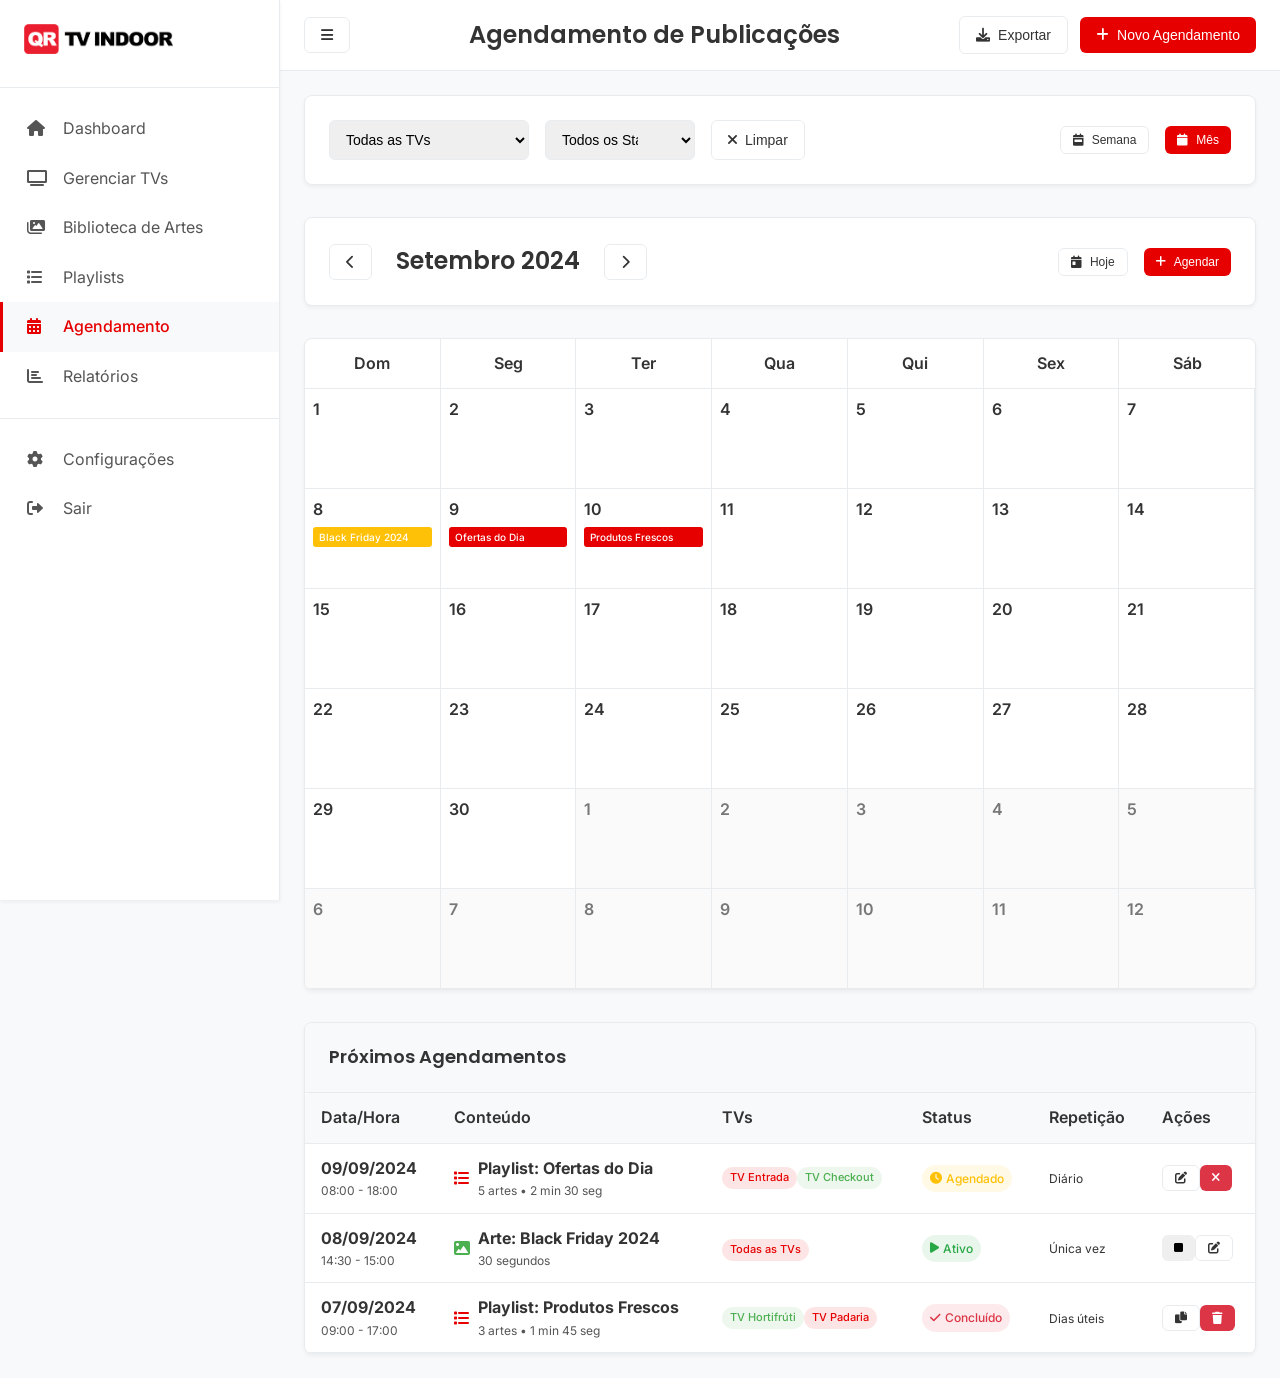
==== commit ed701c9e: "Version 3: Save current changes" ====
--- a/agendamento.html
+++ b/agendamento.html
@@ -15,7 +15,7 @@
         <aside class="sidebar">
             <div class="sidebar-header">
                 <div class="logo">
-                    <i class="fas fa-tv"></i> QR TV Indoor
+                    <img src="img/logo.png" alt="QR TV Indoor Logo" style="height: 30px;">
                 </div>
             </div>
             <nav class="sidebar-nav">
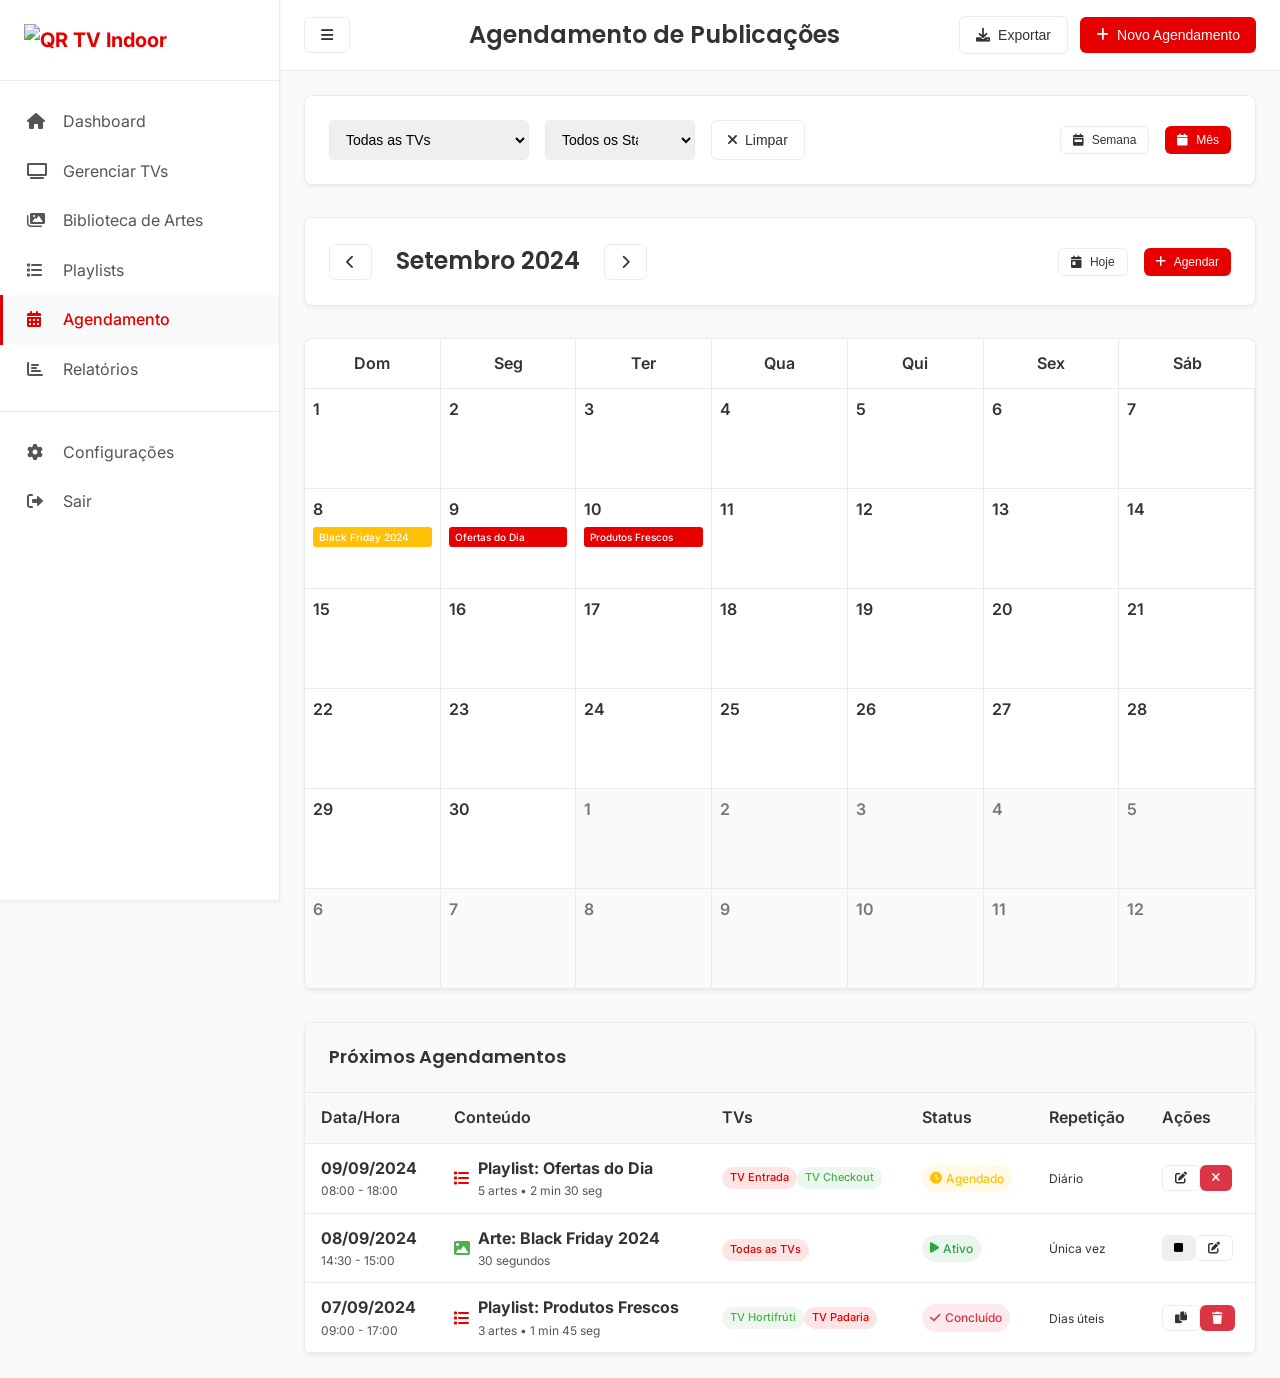
==== commit 861cc4b4: "Add files via upload" ====
--- a/agendamento.html
+++ b/agendamento.html
@@ -15,7 +15,7 @@
         <aside class="sidebar">
             <div class="sidebar-header">
                 <div class="logo">
-                    <img src="img/logo.png" alt="QR TV Indoor Logo" style="height: 30px;">
+                    <img src="images/logo.png" alt="QR TV Indoor" class="img-fluid">
                 </div>
             </div>
             <nav class="sidebar-nav">
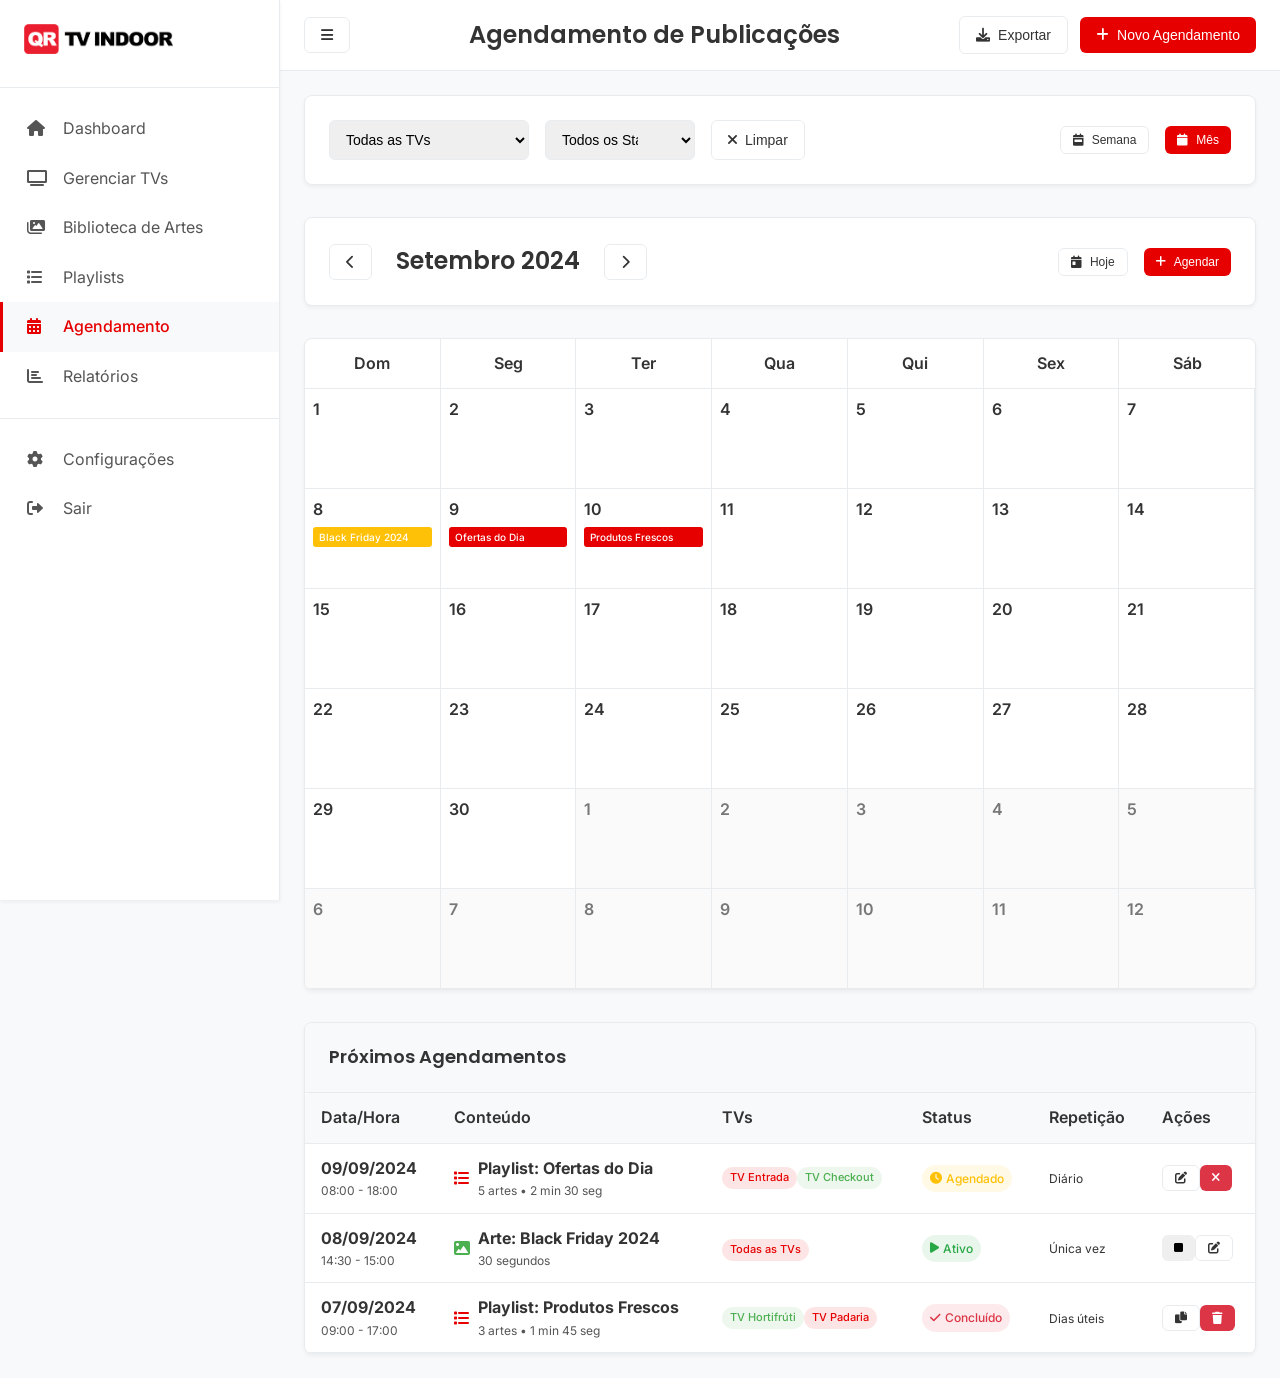
==== commit 7ff5270d: "Correções de usabilidade: botões funcionais, links da logo e JavaScript atualizado" ====
--- a/agendamento.html
+++ b/agendamento.html
@@ -15,7 +15,7 @@
         <aside class="sidebar">
             <div class="sidebar-header">
                 <div class="logo">
-                    <img src="images/logo.png" alt="QR TV Indoor" class="img-fluid">
+                    <a href="dashboard.html"><img src="img/logo.png" alt="QR TV Indoor Logo" style="height: 30px;"></a>
                 </div>
             </div>
             <nav class="sidebar-nav">
--- a/css/style.css
+++ b/css/style.css
@@ -773,3 +773,7 @@
 }
 
 
+.img-fluid {
+    max-width: 100%;
+    height: auto;
+}
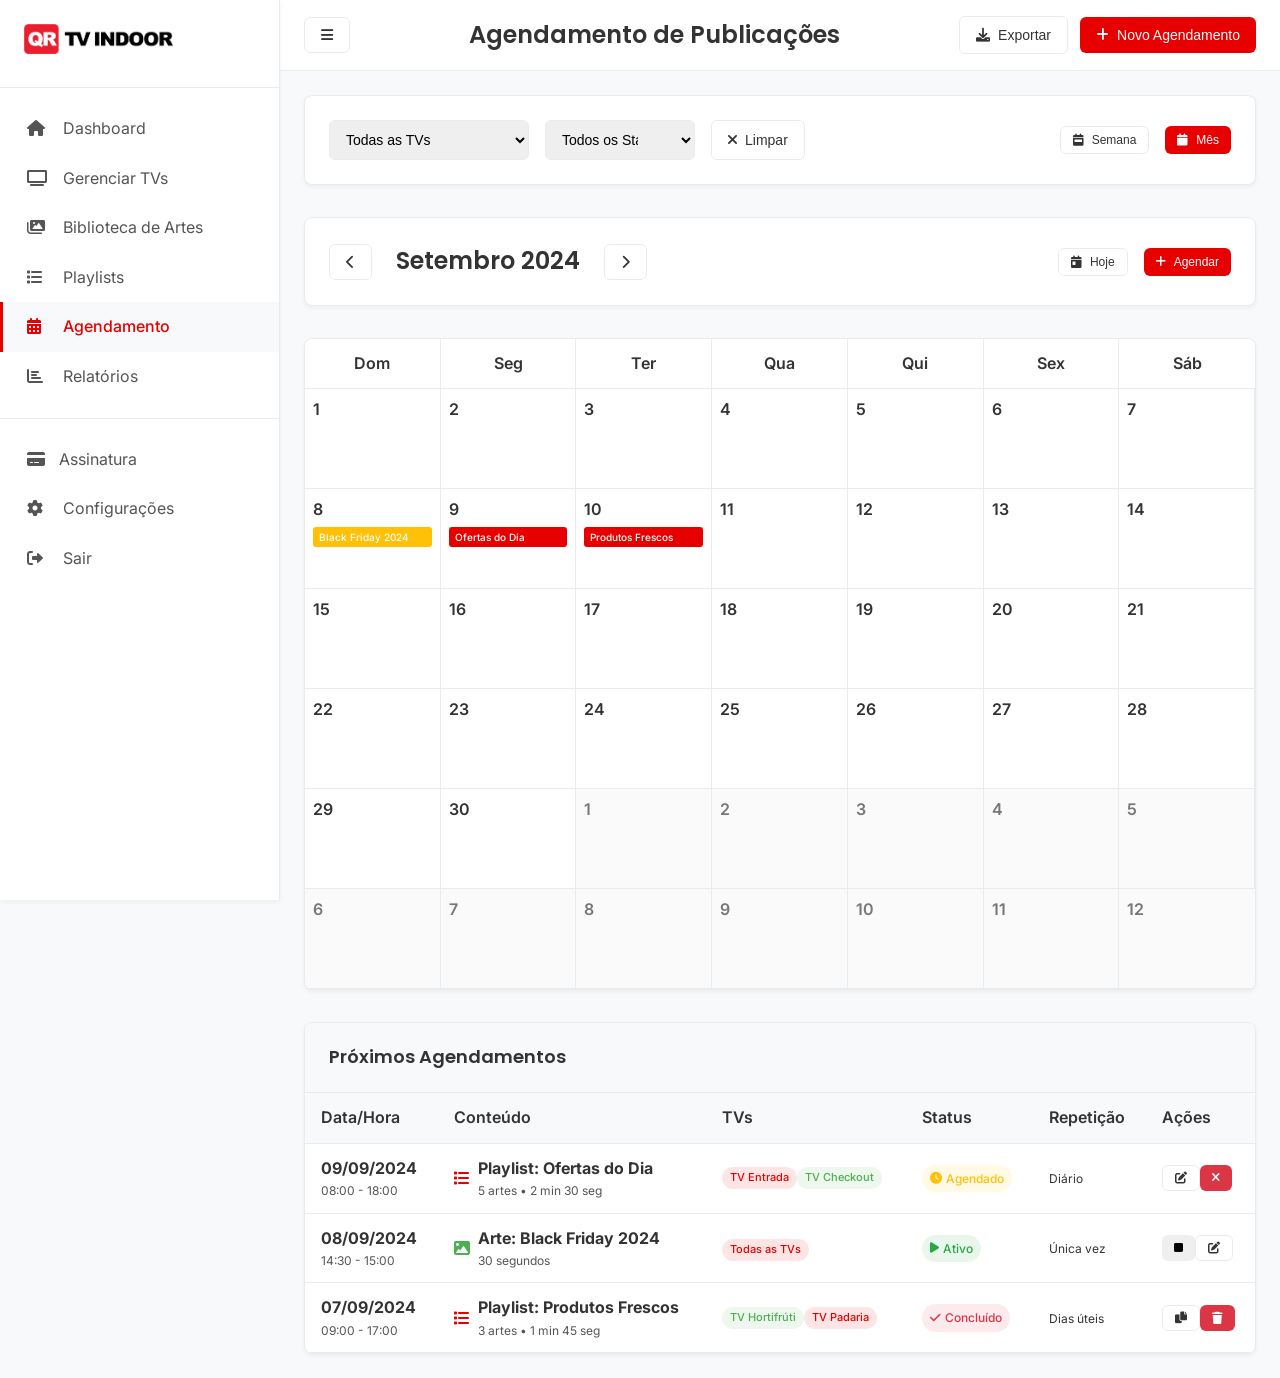
==== commit fd24470c: "Implementação de slots de TV e página de assinatura completa" ====
--- a/agendamento.html
+++ b/agendamento.html
@@ -43,7 +43,7 @@
                     <i class="fas fa-chart-bar"></i>
                     Relatórios
                 </a>
-                <hr style="margin: 16px 0; border: none; border-top: 1px solid var(--border-color);">
+                <hr style="margin: 16px 0; border: none; border-top: 1px solid var(--border-color);"><a href="assinatura.html" class="nav-item"><i class="fas fa-credit-card"></i>Assinatura</a>
                 <a href="#" class="nav-item">
                     <i class="fas fa-cog"></i>
                     Configurações
